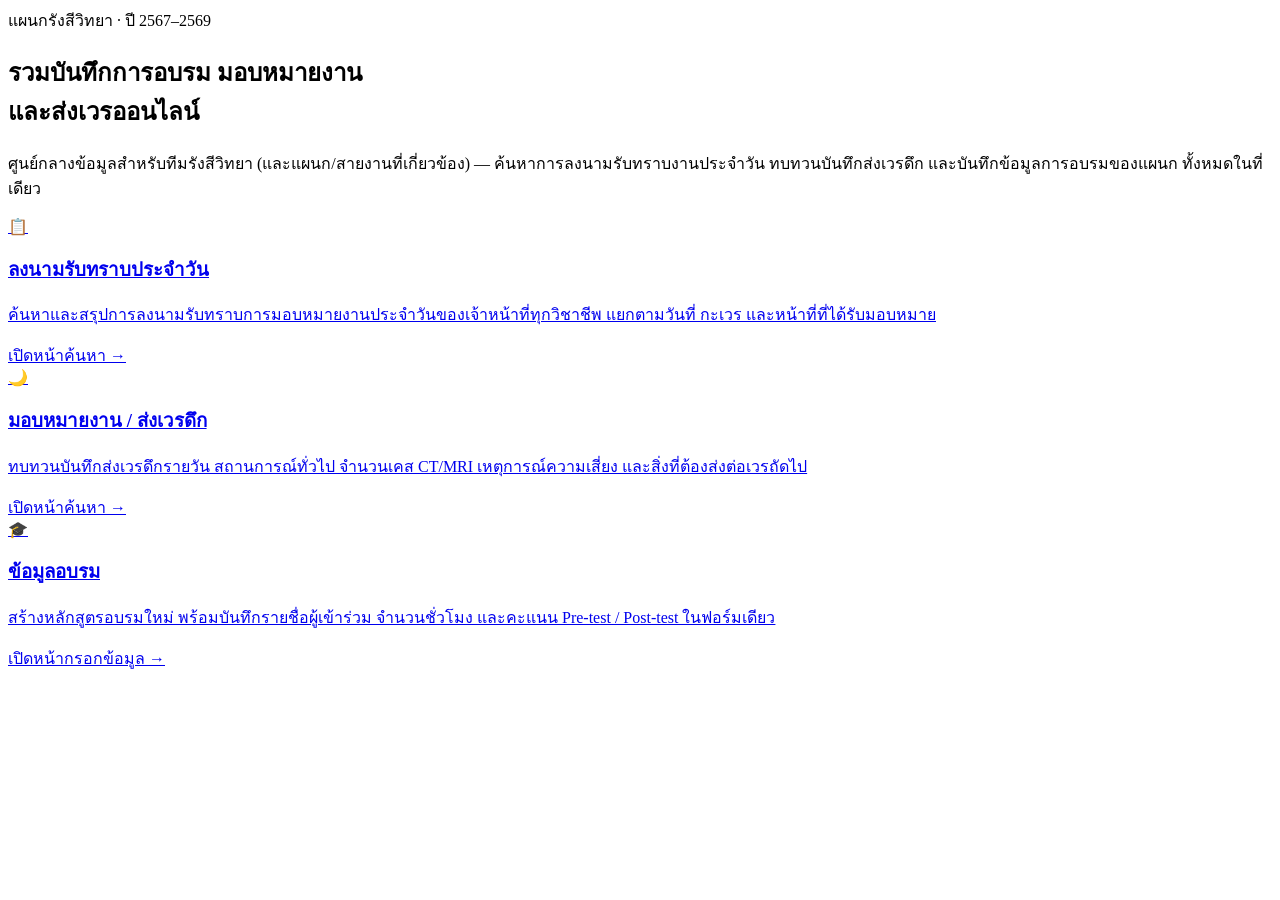
==== index.html @ 8678a2c8 "Add files via upload" ====
<!DOCTYPE html>
<html lang="th">
<head>
<meta charset="UTF-8" />
<meta name="viewport" content="width=device-width, initial-scale=1.0" />
<title>ระบบแผนกรังสีวิทยา | BPK9 International Hospital</title>
<link rel="icon" href="assets/bpk9-logo.png" />
<link rel="stylesheet" href="assets/style.css" />
</head>
<body>

<header class="topbar"><div id="app-header"></div></header>

<main class="shell">
  <section class="pagehead">
    <div class="eyebrow"><span class="dot"></span>แผนกรังสีวิทยา · ปี 2567–2569</div>
    <h1 class="page-title">รวมบันทึกการอบรม มอบหมายงาน<br class="br-desktop"/> และส่งเวรออนไลน์</h1>
    <p class="page-sub">ศูนย์กลางข้อมูลสำหรับทีมรังสีวิทยา (และแผนก/สายงานที่เกี่ยวข้อง) — ค้นหาการลงนามรับทราบงานประจำวัน ทบทวนบันทึกส่งเวรดึก และบันทึกข้อมูลการอบรมของแผนก ทั้งหมดในที่เดียว</p>
  </section>

  <section class="grid-3">
    <a class="navcard" href="daily-signoff.html">
      <div class="nc-icon">📋</div>
      <h3>ลงนามรับทราบประจำวัน</h3>
      <p>ค้นหาและสรุปการลงนามรับทราบการมอบหมายงานประจำวันของเจ้าหน้าที่ทุกวิชาชีพ แยกตามวันที่ กะเวร และหน้าที่ที่ได้รับมอบหมาย</p>
      <span class="nc-go">เปิดหน้าค้นหา →</span>
    </a>
    <a class="navcard red" href="night-shift.html">
      <div class="nc-icon">🌙</div>
      <h3>มอบหมายงาน / ส่งเวรดึก</h3>
      <p>ทบทวนบันทึกส่งเวรดึกรายวัน สถานการณ์ทั่วไป จำนวนเคส CT/MRI เหตุการณ์ความเสี่ยง และสิ่งที่ต้องส่งต่อเวรถัดไป</p>
      <span class="nc-go">เปิดหน้าค้นหา →</span>
    </a>
    <a class="navcard" href="training.html">
      <div class="nc-icon">🎓</div>
      <h3>ข้อมูลอบรม</h3>
      <p>สร้างหลักสูตรอบรมใหม่ พร้อมบันทึกรายชื่อผู้เข้าร่วม จำนวนชั่วโมง และคะแนน Pre-test / Post-test ในฟอร์มเดียว</p>
      <span class="nc-go">เปิดหน้ากรอกข้อมูล →</span>
    </a>
  </section>

  <footer id="app-footer"></footer>
</main>

<script src="assets/common.js"></script>
</body>
</html>
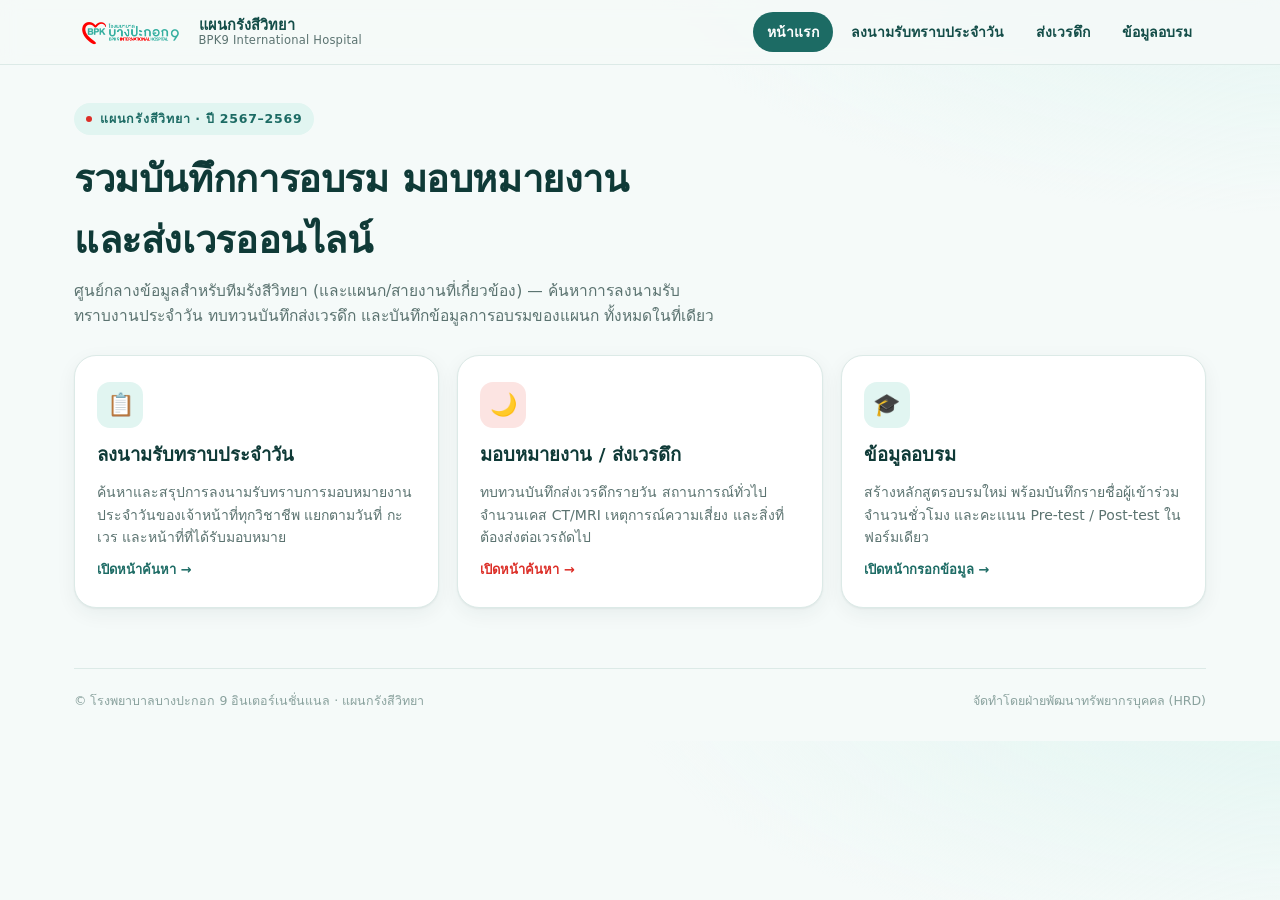
==== commit bcd88c37: "Add files via upload" ====
--- a/index.html
+++ b/index.html
@@ -4,8 +4,317 @@
 <meta charset="UTF-8" />
 <meta name="viewport" content="width=device-width, initial-scale=1.0" />
 <title>ระบบแผนกรังสีวิทยา | BPK9 International Hospital</title>
-<link rel="icon" href="assets/bpk9-logo.png" />
-<link rel="stylesheet" href="assets/style.css" />
+<link rel="icon" href="[data-uri]" />
+<style>
+/* ==========================================================================
+   BPK9 Radiology Ops — shared theme
+   ========================================================================== */
+
+@import url('https://fonts.googleapis.com/css2?family=Noto+Sans+Thai:wght@300;400;500;600;700;800;900&family=IBM+Plex+Mono:wght@400;500;600&display=swap');
+
+:root{
+  --teal-900:#0F3A37;
+  --teal-800:#134D48;
+  --teal-700:#1C6B64;
+  --teal-600:#238880;
+  --teal-500:#2CA093;
+  --teal-400:#4FB8AC;
+  --teal-200:#B6E4DD;
+  --teal-100:#E1F5F1;
+  --red-600:#DC2E27;
+  --red-500:#E9463D;
+  --red-100:#FCE4E2;
+  --ink:#122624;
+  --slate:#5B7370;
+  --slate-light:#89A19D;
+  --bg:#F5FAF9;
+  --card:#FFFFFF;
+  --border:#DCEAE7;
+  --amber:#B9791D;
+  --amber-bg:#FBF0DD;
+
+  /* work-zone colors, lifted straight from the department's own shift-tag system */
+  --zone-orange:#E27C34;   /* MRI */
+  --zone-yellow:#D2A517;   /* CT / Counter ชั้น1 */
+  --zone-blue:#2E8FBF;     /* US ชั้น1 */
+  --zone-purple:#8E5DB8;   /* US ชั้น3 */
+  --zone-pink:#D8548B;     /* Check up / Counter ชั้น3 */
+  --zone-green:#4C9A4A;    /* ช่วยทุก Job */
+  --zone-clear:#7C8F8C;    /* Gen / ใส */
+  --zone-red:#C9432F;      /* Gen+CT ชั้น1 */
+
+  --radius-s:8px;
+  --radius-m:14px;
+  --radius-l:22px;
+  --shadow-card:0 1px 2px rgba(15,58,55,.06), 0 6px 20px rgba(15,58,55,.06);
+  --shadow-pop:0 12px 32px rgba(15,58,55,.16);
+}
+
+*{box-sizing:border-box;}
+html{scroll-behavior:smooth;}
+body{
+  margin:0;
+  background:
+    radial-gradient(1100px 480px at 100% -10%, var(--teal-100) 0%, transparent 60%),
+    var(--bg);
+  color:var(--ink);
+  font-family:'Noto Sans Thai', system-ui, sans-serif;
+  font-weight:400;
+  line-height:1.6;
+  -webkit-font-smoothing:antialiased;
+}
+.mono{font-family:'IBM Plex Mono', ui-monospace, monospace;}
+
+a{color:inherit;}
+img{max-width:100%;display:block;}
+button{font-family:inherit;}
+
+/* ---------- Layout shell ---------- */
+.shell{max-width:1180px;margin:0 auto;padding:0 24px;}
+
+.topbar{
+  position:sticky; top:0; z-index:40;
+  background:rgba(245,250,249,.86);
+  backdrop-filter:blur(10px) saturate(1.2);
+  border-bottom:1px solid var(--border);
+}
+.topbar-inner{
+  display:flex; align-items:center; gap:18px;
+  padding:12px 24px;
+  max-width:1180px; margin:0 auto;
+}
+.brand{display:flex;align-items:center;gap:12px;text-decoration:none;flex-shrink:0;}
+.brand img{height:34px;width:auto;}
+.brand-text{display:flex;flex-direction:column;line-height:1.15;}
+.brand-text b{font-size:14.5px;font-weight:800;color:var(--teal-800);}
+.brand-text span{font-size:11.5px;color:var(--slate);font-weight:500;letter-spacing:.02em;}
+
+.topnav{display:flex;gap:4px;margin-left:auto;flex-wrap:wrap;}
+.topnav a{
+  display:flex; align-items:center; gap:6px;
+  padding:9px 14px;border-radius:999px;
+  font-size:14px;font-weight:600;color:var(--teal-800);
+  text-decoration:none; transition:background .15s, color .15s;
+  white-space:nowrap;
+}
+.topnav a:hover{background:var(--teal-100);}
+.topnav a.active{background:var(--teal-700);color:#fff;}
+
+/* ---------- Hero / page head ---------- */
+.pagehead{padding:38px 0 26px;}
+.eyebrow{
+  display:inline-flex;align-items:center;gap:8px;
+  font-size:12.5px;font-weight:700;letter-spacing:.06em;
+  color:var(--teal-700);background:var(--teal-100);
+  padding:6px 12px;border-radius:999px;margin-bottom:14px;
+}
+.eyebrow .dot{width:6px;height:6px;border-radius:50%;background:var(--red-600);}
+h1.page-title{
+  font-size:clamp(26px,3.4vw,38px);
+  font-weight:800; letter-spacing:-.01em; margin:0 0 8px;color:var(--teal-900);
+}
+.page-sub{color:var(--slate);font-size:15.5px;max-width:640px;margin:0;}
+
+/* ---------- Cards ---------- */
+.card{
+  background:var(--card);
+  border:1px solid var(--border);
+  border-radius:var(--radius-l);
+  box-shadow:var(--shadow-card);
+}
+.card-pad{padding:22px;}
+
+/* Home nav cards */
+.grid-3{display:grid;grid-template-columns:repeat(3,1fr);gap:18px;}
+@media (max-width:900px){.grid-3{grid-template-columns:1fr;}}
+.navcard{
+  position:relative;overflow:hidden;
+  padding:26px 22px;border-radius:var(--radius-l);
+  background:var(--card);border:1px solid var(--border);
+  text-decoration:none;color:var(--ink);
+  box-shadow:var(--shadow-card);
+  transition:transform .18s ease, box-shadow .18s ease, border-color .18s ease;
+  display:flex;flex-direction:column;gap:12px;min-height:210px;
+}
+.navcard:hover{transform:translateY(-4px);box-shadow:var(--shadow-pop);border-color:var(--teal-400);}
+.navcard .nc-icon{
+  width:46px;height:46px;border-radius:13px;
+  display:flex;align-items:center;justify-content:center;
+  background:var(--teal-100);color:var(--teal-700);
+  font-size:22px;
+}
+.navcard h3{margin:0;font-size:18.5px;font-weight:800;color:var(--teal-900);}
+.navcard p{margin:0;color:var(--slate);font-size:14px;flex:1;}
+.navcard .nc-go{
+  font-size:13px;font-weight:700;color:var(--teal-700);
+  display:flex;align-items:center;gap:6px;
+}
+.navcard.red .nc-icon{background:var(--red-100);color:var(--red-600);}
+.navcard.red .nc-go{color:var(--red-600);}
+
+/* ---------- KPI stat row ---------- */
+.kpis{display:grid;grid-template-columns:repeat(4,1fr);gap:14px;margin:22px 0;}
+@media (max-width:820px){.kpis{grid-template-columns:repeat(2,1fr);}}
+.kpi{
+  background:var(--card);border:1px solid var(--border);border-radius:var(--radius-m);
+  padding:16px 18px;
+}
+.kpi .k-label{font-size:12.5px;color:var(--slate);font-weight:600;margin-bottom:6px;}
+.kpi .k-value{font-size:26px;font-weight:800;color:var(--teal-800);font-family:'IBM Plex Mono',monospace;}
+.kpi .k-value small{font-size:13px;font-weight:600;color:var(--slate-light);margin-left:4px;}
+
+/* ---------- Toolbar / filters ---------- */
+.toolbar{
+  display:flex;flex-wrap:wrap;gap:10px;align-items:center;
+  margin:18px 0;
+}
+.field{display:flex;flex-direction:column;gap:5px;}
+.field label{font-size:12px;font-weight:700;color:var(--teal-700);}
+input[type=text],input[type=date],input[type=number],input[type=time],select,textarea{
+  font-family:inherit;font-size:14px;color:var(--ink);
+  border:1px solid var(--border);background:#fff;
+  border-radius:var(--radius-s);padding:9px 12px;
+  outline:none; transition:border-color .15s, box-shadow .15s;
+}
+input:focus,select:focus,textarea:focus{
+  border-color:var(--teal-500);box-shadow:0 0 0 3px var(--teal-100);
+}
+.btn{
+  display:inline-flex;align-items:center;gap:8px;justify-content:center;
+  padding:10px 18px;border-radius:999px;border:none;cursor:pointer;
+  font-size:14.5px;font-weight:700;text-decoration:none;
+  transition:transform .12s ease, box-shadow .12s ease, background .15s;
+}
+.btn:active{transform:scale(.97);}
+.btn-primary{background:var(--teal-700);color:#fff;box-shadow:0 6px 16px rgba(28,107,100,.28);}
+.btn-primary:hover{background:var(--teal-800);}
+.btn-ghost{background:var(--teal-100);color:var(--teal-800);}
+.btn-ghost:hover{background:var(--teal-200);}
+.btn-outline{background:#fff;color:var(--teal-700);border:1px solid var(--border);}
+.btn-outline:hover{border-color:var(--teal-400);}
+.btn-danger{background:var(--red-600);color:#fff;}
+.btn-sm{padding:7px 12px;font-size:13px;border-radius:8px;}
+.btn:disabled{opacity:.5;cursor:not-allowed;}
+
+/* ---------- Badges / tags ---------- */
+.badge{
+  display:inline-flex;align-items:center;gap:5px;
+  font-size:12px;font-weight:700;padding:4px 10px;border-radius:999px;
+  white-space:nowrap;
+}
+.badge-teal{background:var(--teal-100);color:var(--teal-800);}
+.badge-red{background:var(--red-100);color:var(--red-600);}
+.badge-amber{background:var(--amber-bg);color:var(--amber);}
+.badge-gray{background:#EEF3F2;color:var(--slate);}
+.badge-outline{background:#fff;border:1px solid var(--border);color:var(--slate);}
+
+.zone-tag{
+  display:inline-flex;align-items:center;gap:6px;
+  font-size:12px;font-weight:700;padding:4px 10px;border-radius:999px;color:#fff;
+}
+.zone-tag .dot{width:7px;height:7px;border-radius:50%;background:rgba(255,255,255,.85);}
+
+/* ---------- Table ---------- */
+.table-wrap{overflow-x:auto;border:1px solid var(--border);border-radius:var(--radius-m);background:#fff;}
+table{width:100%;border-collapse:collapse;font-size:13.5px;min-width:640px;}
+thead th{
+  text-align:left;background:var(--teal-900);color:#fff;
+  font-size:12px;font-weight:700;letter-spacing:.02em;
+  padding:11px 14px;position:sticky;top:0;
+}
+tbody td{padding:11px 14px;border-top:1px solid var(--border);vertical-align:top;}
+tbody tr:hover{background:var(--teal-100)/.4;background:#F3FBFA;}
+tbody tr:nth-child(even){background:#FAFDFC;}
+tbody tr:nth-child(even):hover{background:#F3FBFA;}
+
+/* ---------- Day cards (handover) ---------- */
+.day-list{display:flex;flex-direction:column;gap:14px;margin-top:18px;}
+.day-card{
+  background:#fff;border:1px solid var(--border);border-radius:var(--radius-m);
+  padding:18px 20px;box-shadow:var(--shadow-card);
+}
+.day-head{display:flex;flex-wrap:wrap;gap:10px;align-items:center;margin-bottom:12px;}
+.day-date{font-weight:800;color:var(--teal-900);font-size:16px;}
+.day-grid{display:grid;grid-template-columns:repeat(auto-fit,minmax(190px,1fr));gap:14px 20px;}
+.dg-item .dg-label{font-size:11.5px;font-weight:700;color:var(--slate);text-transform:uppercase;letter-spacing:.03em;margin-bottom:4px;}
+.dg-item .dg-value{font-size:14px;color:var(--ink);}
+.day-note{
+  margin-top:12px;padding:12px 14px;background:var(--teal-100);border-radius:10px;
+  font-size:13.5px;color:var(--teal-900);white-space:pre-wrap;line-height:1.55;
+}
+.day-risk{
+  margin-top:12px;padding:12px 14px;background:var(--red-100);border-radius:10px;
+  font-size:13.5px;color:#7A1B15;white-space:pre-wrap;line-height:1.55;
+}
+
+/* ---------- Forms (training page) ---------- */
+.form-grid{display:grid;grid-template-columns:repeat(2,1fr);gap:14px;}
+@media (max-width:720px){.form-grid{grid-template-columns:1fr;}}
+.form-grid .field.span2{grid-column:1/-1;}
+
+.attendee-row{
+  display:grid;
+  grid-template-columns:1.4fr 1fr .8fr 1fr .6fr .6fr .6fr auto;
+  gap:8px;align-items:end;
+  padding:12px;border:1px dashed var(--border);border-radius:10px;margin-bottom:10px;background:#FBFEFD;
+}
+@media (max-width:980px){.attendee-row{grid-template-columns:1fr 1fr;}}
+.attendee-row .field label{font-size:11px;}
+.row-remove{
+  width:34px;height:34px;border-radius:9px;border:1px solid var(--border);
+  background:#fff;color:var(--red-600);cursor:pointer;font-size:16px;line-height:1;
+}
+.row-remove:hover{background:var(--red-100);border-color:var(--red-500);}
+
+.section-title{
+  display:flex;align-items:center;gap:10px;
+  font-size:16px;font-weight:800;color:var(--teal-900);margin:26px 0 12px;
+}
+.section-title .num{
+  width:26px;height:26px;border-radius:50%;background:var(--teal-700);color:#fff;
+  display:flex;align-items:center;justify-content:center;font-size:13px;font-family:'IBM Plex Mono',monospace;
+}
+
+.hint{font-size:12.5px;color:var(--slate-light);}
+
+/* ---------- States ---------- */
+.state-msg{
+  display:flex;flex-direction:column;align-items:center;justify-content:center;
+  gap:10px;padding:50px 20px;color:var(--slate);text-align:center;
+}
+.state-msg .s-icon{font-size:30px;}
+.spinner{
+  width:22px;height:22px;border-radius:50%;
+  border:3px solid var(--teal-200);border-top-color:var(--teal-600);
+  animation:spin 0.8s linear infinite;
+}
+@keyframes spin{to{transform:rotate(360deg);}}
+
+.toast{
+  position:fixed;bottom:24px;left:50%;transform:translateX(-50%) translateY(20px);
+  background:var(--teal-900);color:#fff;padding:14px 22px;border-radius:12px;
+  font-size:14px;font-weight:600;box-shadow:var(--shadow-pop);
+  opacity:0;pointer-events:none;transition:opacity .25s, transform .25s;
+  z-index:100;display:flex;align-items:center;gap:10px;max-width:90vw;
+}
+.toast.show{opacity:1;transform:translateX(-50%) translateY(0);}
+.toast.error{background:var(--red-600);}
+
+footer{
+  margin:60px 0 30px;padding-top:22px;border-top:1px solid var(--border);
+  color:var(--slate-light);font-size:12.5px;display:flex;justify-content:space-between;flex-wrap:wrap;gap:8px;
+}
+
+/* Utility */
+.flex{display:flex;}
+.gap-8{gap:8px;}.gap-12{gap:12px;}
+.mt-0{margin-top:0;}
+.text-sm{font-size:13px;}
+.muted{color:var(--slate);}
+.right{margin-left:auto;}
+.hidden{display:none !important;}
+
+</style>
 </head>
 <body>
 
@@ -42,6 +351,166 @@
   <footer id="app-footer"></footer>
 </main>
 
-<script src="assets/common.js"></script>
+<script>
+/* ==========================================================================
+   BPK9 Radiology Ops — shared utilities
+   ========================================================================== */
+
+// ⚠️ ตั้งค่าตรงนี้ให้ตรงกับไฟล์ Google Sheet จริงของแผนก
+const SHEET_ID = "18AzF55gPVcpmbPdEjKGGENAHZ1srb1Htq2DKsGyxVLk";
+
+// ชื่อแท็บ (Tab) ต้องตรงกับ Google Sheet เป๊ะๆ (รวมช่องว่าง/จุด) — แก้ตรงนี้ถ้าไม่ตรง
+const SHEETS = {
+  dailySignoff: "ลงนามรับทราบประจำวัน เริ่ม 1 ก.ค.69",
+  nightShift: "ส่งเวรดึก",
+  training: "ข้อมูลอบรม",
+};
+
+// ตั้งค่า URL ของ Apps Script Web App หลัง deploy แล้ว (ดูขั้นตอนใน apps-script/Code.gs)
+const APPS_SCRIPT_URL = "https://script.google.com/macros/s/PASTE_YOUR_DEPLOYMENT_ID_HERE/exec";
+
+/* ---------- gviz fetch (อ่านข้อมูลจาก Google Sheet ผ่าน docs.google.com — ไม่โดนบล็อกโดย wifi รพ.) ---------- */
+async function fetchGvizSheet(sheetName) {
+  const url = `https://docs.google.com/spreadsheets/d/${SHEET_ID}/gviz/tq?tqx=out:json&sheet=${encodeURIComponent(sheetName)}`;
+  const res = await fetch(url, { cache: "no-store" });
+  if (!res.ok) throw new Error(`โหลดชีต "${sheetName}" ไม่สำเร็จ (HTTP ${res.status})`);
+  const text = await res.text();
+  const match = text.match(/google\.visualization\.Query\.setResponse\(([\s\S]*)\);?\s*$/);
+  if (!match) throw new Error(`ไม่พบชีตชื่อ "${sheetName}" ในไฟล์ กรุณาตรวจสอบชื่อแท็บให้ตรงกับ Google Sheet`);
+  const data = JSON.parse(match[1]);
+  if (data.status === "error") {
+    const msg = (data.errors && data.errors[0] && data.errors[0].detailed_message) || "เกิดข้อผิดพลาดในการอ่านข้อมูล";
+    throw new Error(msg);
+  }
+  const cols = data.table.cols.map((c, i) => (c.label || c.id || `col${i}`).trim());
+  const rows = (data.table.rows || []).map((r) =>
+    r.c.map((cell) => {
+      if (!cell) return "";
+      if (cell.f !== undefined && cell.f !== null) return cell.f; // formatted string (dates etc.)
+      return cell.v === null || cell.v === undefined ? "" : cell.v;
+    })
+  );
+  return { cols, rows };
+}
+
+// แปลง array-of-arrays ให้เป็น array of object {colName: value}
+function rowsToObjects(cols, rows) {
+  return rows.map((r) => {
+    const obj = {};
+    cols.forEach((c, i) => (obj[c] = r[i] !== undefined ? r[i] : ""));
+    return obj;
+  });
+}
+
+/* ---------- date helpers ---------- */
+const THAI_MONTHS = ["ม.ค.", "ก.พ.", "มี.ค.", "เม.ย.", "พ.ค.", "มิ.ย.", "ก.ค.", "ส.ค.", "ก.ย.", "ต.ค.", "พ.ย.", "ธ.ค."];
+const THAI_MONTHS_FULL = ["มกราคม","กุมภาพันธ์","มีนาคม","เมษายน","พฤษภาคม","มิถุนายน","กรกฎาคม","สิงหาคม","กันยายน","ตุลาคม","พฤศจิกายน","ธันวาคม"];
+
+// gviz มักส่งวันที่แบบ "Date(2026,6,16,7,4,28)" มาใน cell.v ถ้าไม่มี .f — เผื่อไว้
+function parseGvizDate(value) {
+  if (value instanceof Date) return value;
+  if (typeof value === "string") {
+    const m = value.match(/^Date\((\d+),(\d+),(\d+)(?:,(\d+),(\d+),(\d+))?\)$/);
+    if (m) {
+      return new Date(+m[1], +m[2], +m[3], +(m[4] || 0), +(m[5] || 0), +(m[6] || 0));
+    }
+    const d = new Date(value);
+    if (!isNaN(d)) return d;
+  }
+  return null;
+}
+
+function toBEDate(d) {
+  if (!d) return "-";
+  return `${d.getDate()} ${THAI_MONTHS[d.getMonth()]} ${d.getFullYear() + 543}`;
+}
+function toBEDateFull(d) {
+  if (!d) return "-";
+  return `${d.getDate()} ${THAI_MONTHS_FULL[d.getMonth()]} ${d.getFullYear() + 543}`;
+}
+function toISODate(d) {
+  if (!d) return "";
+  const y = d.getFullYear(), m = String(d.getMonth() + 1).padStart(2, "0"), day = String(d.getDate()).padStart(2, "0");
+  return `${y}-${m}-${day}`;
+}
+function toTimeHM(d) {
+  if (!d) return "";
+  return `${String(d.getHours()).padStart(2,"0")}:${String(d.getMinutes()).padStart(2,"0")}`;
+}
+
+/* ---------- zone tag coloring (สีเวรตามระบบของแผนกเอง) ---------- */
+const ZONE_MAP = [
+  { key: "ส้ม", color: "var(--zone-orange)" },
+  { key: "เหลือง", color: "var(--zone-yellow)" },
+  { key: "ฟ้า", color: "var(--zone-blue)" },
+  { key: "ม่วง", color: "var(--zone-purple)" },
+  { key: "ชมพู", color: "var(--zone-pink)" },
+  { key: "เขียว", color: "var(--zone-green)" },
+  { key: "แดง", color: "var(--zone-red)" },
+  { key: "ใส", color: "var(--zone-clear)" },
+];
+function zoneTagsHTML(text) {
+  if (!text) return "";
+  const found = ZONE_MAP.filter((z) => text.includes(z.key));
+  if (!found.length) {
+    return `<span class="zone-tag" style="background:var(--slate-light)"><span class="dot"></span>${escapeHTML(text)}</span>`;
+  }
+  return found
+    .map((z) => `<span class="zone-tag" style="background:${z.color}"><span class="dot"></span>${escapeHTML(text)}</span>`)
+    .join(" ");
+}
+
+function escapeHTML(s) {
+  return String(s ?? "").replace(/[&<>"']/g, (c) => ({ "&": "&amp;", "<": "&lt;", ">": "&gt;", '"': "&quot;", "'": "&#39;" }[c]));
+}
+
+/* ---------- toast ---------- */
+let toastTimer;
+function showToast(msg, type = "ok") {
+  let el = document.getElementById("app-toast");
+  if (!el) {
+    el = document.createElement("div");
+    el.id = "app-toast";
+    el.className = "toast";
+    document.body.appendChild(el);
+  }
+  el.textContent = msg;
+  el.className = "toast show" + (type === "error" ? " error" : "");
+  clearTimeout(toastTimer);
+  toastTimer = setTimeout(() => el.classList.remove("show"), 3200);
+}
+
+/* ---------- shared header / footer ---------- */
+function renderChrome() {
+  const path = location.pathname.split("/").pop() || "index.html";
+  const nav = [
+    { href: "index.html", label: "หน้าแรก" },
+    { href: "daily-signoff.html", label: "ลงนามรับทราบประจำวัน" },
+    { href: "night-shift.html", label: "ส่งเวรดึก" },
+    { href: "training.html", label: "ข้อมูลอบรม" },
+  ];
+  const header = document.getElementById("app-header");
+  if (header) {
+    header.innerHTML = `
+      <div class="topbar-inner">
+        <a class="brand" href="index.html">
+          <img src="[data-uri]" alt="BPK9 International Hospital" />
+          <span class="brand-text"><b>แผนกรังสีวิทยา</b><span>BPK9 International Hospital</span></span>
+        </a>
+        <nav class="topnav">
+          ${nav.map(n => `<a href="${n.href}"${n.href === path ? ' class="active"' : ''}>${n.label}</a>`).join("")}
+        </nav>
+      </div>`;
+  }
+  const footer = document.getElementById("app-footer");
+  if (footer) {
+    footer.innerHTML = `
+      <span>© โรงพยาบาลบางปะกอก 9 อินเตอร์เนชั่นแนล · แผนกรังสีวิทยา</span>
+      <span>จัดทำโดยฝ่ายพัฒนาทรัพยากรบุคคล (HRD)</span>`;
+  }
+}
+document.addEventListener("DOMContentLoaded", renderChrome);
+
+</script>
 </body>
 </html>
